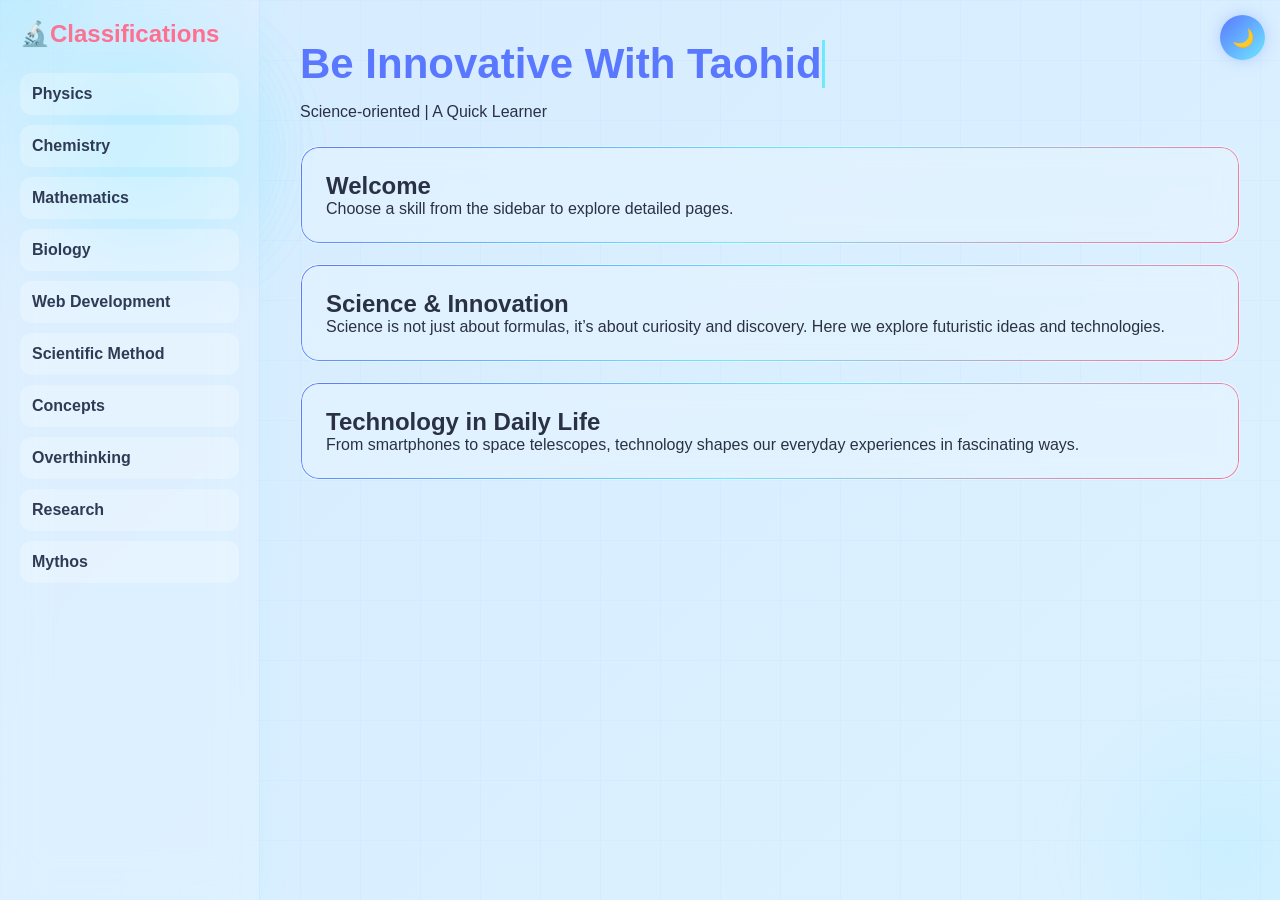
==== index.html @ 852467a6 "Enhance index.html with SEO improvements Updated the title and added a meta description for SEO." ====
<!DOCTYPE html>
<html lang="en">

<head>
  <meta charset="UTF-8" />
  <meta name="viewport" content="width=device-width, initial-scale=1.0" />
 <meta name="google-site-verification" content="R3gH9uzy3ZUAF2iHbgZEhpLs5UEg38Q5pX5KIIBC6wY" />
  
    <title>Taohid's Web -Scienc & Technology</title>

    <meta name="description" content="Technology, Science, AI, Innovation and Future Technology by Taohid">
 
  <link rel="stylesheet" href="style.css">
</head>

<body>

  <!-- LOADER -->
  <div id="loader">
    <h1>Loading...</h1>
  </div>

  <!-- CURSOR GLOW -->
  <div class="cursor-glow"></div>

  <!-- DARK MODE BUTTON -->
  <button class="dark-toggle">🌙</button>

  <!-- SCI-FI LIGHTS -->
  <div class="tech-light"></div>
  <div class="tech-light"></div>
  <div class="tech-light"></div>
  <div class="tech-light"></div>
  <div class="tech-light"></div>

  <!-- SIDEBAR -->
  <div class="sidebar">

    <div class="logo">🔬Classifications</div>

     
    <ul class="skills">

      <li>
        <a href="physics.html">Physics</a>
      </li>

      <li>

        <a href="chemistry.html">Chemistry</a>
      </li>

      <li>

        <a href="mathematics.html">Mathematics</a>
      </li>

      <li>

        <a href="biology.html">Biology</a>
      </li>

      <li>

        <a href="webdev.html">Web Development</a>
      </li>

      <li>

        <a href="scientific-method.html">Scientific Method</a>
      </li>

      <li>

        <a href="concepts.html">Concepts</a>
      </li>

      <li>

        <a href="overthinking.html">Overthinking</a>
      </li>

      <li>

        <a href="research.html">Research</a>
      </li>

      <li>

        <a href="mythos.html">Mythos</a>
      </li>

    </ul>

  </div>

  <!-- MAIN -->
  <div class="main">

    <h1 class="typing">Be Innovative With Taohid</h1>

    <p class="subtitle">
      Science-oriented | A Quick Learner
    </p>

    <div class="card">

      <h2>Welcome</h2>

      <p>
        Choose a skill from the sidebar to explore detailed pages.
      </p>

    </div>

    <div class="card">

      <h2>Science & Innovation</h2>

      <p>
        Science is not just about formulas, it’s about curiosity and discovery.
        Here we explore futuristic ideas and technologies.
      </p>

    </div>

    <div class="card">

      <h2>Technology in Daily Life</h2>

      <p>
        From smartphones to space telescopes, technology shapes our everyday
        experiences in fascinating ways.
      </p>

    </div>

  </div>

  <script src="script.js"></script>

</body>
</html>
---- style.css ----
/* ==========================================================
   NEUROTECH SCI-FI DASHBOARD
========================================================== */

/* =========================
   ROOT
========================= */

:root{

  --bg1:#d6ecff;
  --bg2:#e2f7ff;
  --bg3:#f0e6ff;

  --primary:#5a78ff;
  --accent:#6fe7ff;

  --text:#2b3145;

  --glass:rgba(255,255,255,0.15);
  --glass2:rgba(255,255,255,0.22);

  --stroke:rgba(120,200,255,0.18);

}

/* =========================
   RESET
========================= */

*{
  margin:0;
  padding:0;
  box-sizing:border-box;
}

/* =========================
   BODY
========================= */

body{

  font-family:"Segoe UI",sans-serif;

  min-height:100vh;

  display:grid;
  grid-template-columns:260px 1fr;

  background:linear-gradient(
    135deg,
    var(--bg1),
    var(--bg2),
    var(--bg3)
  );

  background-size:400% 400%;

  animation:aurora 15s ease infinite;

  color:var(--text);

  overflow-x:hidden;

}

/* =========================
   BACKGROUND ANIMATION
========================= */

@keyframes aurora{

  0%{
    background-position:0% 50%;
  }

  50%{
    background-position:100% 50%;
  }

  100%{
    background-position:0% 50%;
  }

}

/* =========================
   GRID EFFECT
========================= */

body::before{

  content:"";

  position:fixed;
  inset:0;

  background:
    linear-gradient(var(--stroke) 1px, transparent 1px),
    linear-gradient(90deg,var(--stroke) 1px, transparent 1px);

  background-size:60px 60px;

  opacity:0.3;

  pointer-events:none;

}

/* =========================
   CUSTOM SCROLLBAR
========================= */

::-webkit-scrollbar{
  width:10px;
}

::-webkit-scrollbar-track{
  background:#0a0f1f;
}

::-webkit-scrollbar-thumb{

  background:linear-gradient(
    #5a78ff,
    #6fe7ff
  );

  border-radius:20px;
}

/* =========================
   SIDEBAR
========================= */

.sidebar{

  height:100vh;

  position:sticky;
  top:0;

  padding:20px;

  background:var(--glass);

  backdrop-filter:blur(22px);

  border-right:1px solid var(--stroke);

  box-shadow:
    0 0 30px rgba(111,231,255,0.08);

  z-index:10;

}

.logo{

  font-size:24px;
  font-weight:bold;

  margin-bottom:25px;

  color:#ff6f91;

}

/* =========================
   SKILLS
========================= */

.skills{
  list-style:none;
}

.skills li{

  margin:10px 0;

  padding:12px;

  border-radius:12px;

  background:rgba(255,255,255,0.25);

  transition:0.3s;

}

.skills li:hover{

  transform:translateX(5px);

  background:rgba(255,255,255,0.4);

}

/* ACTIVE GLOW */

.skills li.active{

  background:linear-gradient(
    135deg,
    #5a78ff,
    #6fe7ff
  );

  box-shadow:
    0 0 20px rgba(111,231,255,0.4);

}

.skills li.active a{
  color:white;
}

.skills a{

  text-decoration:none;

  color:#2f3a55;

  font-weight:600;

}

/* =========================
   MAIN
========================= */

.main{
  padding:40px;
}

h1{

  font-size:42px;

  margin-bottom:15px;

  color:var(--primary);

}

.subtitle{
  margin-bottom:25px;
}

/* =========================
   TYPING EFFECT
========================= */

.typing{

  width:fit-content;

  overflow:hidden;

  white-space:nowrap;

  border-right:3px solid #6fe7ff;

  animation:
    typing 4s steps(30),
    blink .7s infinite;

}

@keyframes typing{

  from{
    width:0;
  }

  to{
    width:100%;
  }

}

@keyframes blink{

  50%{
    border-color:transparent;
  }

}

/* =========================
   CARDS
========================= */

.card{

  margin-top:20px;

  padding:25px;

  border-radius:18px;

  background:var(--glass2);

  backdrop-filter:blur(12px);

  border:1px solid rgba(255,255,255,0.2);

  position:relative;

  overflow:hidden;

  transition:0.35s;

}

/* GRADIENT BORDER */

.card::after{

  content:"";

  position:absolute;

  inset:0;

  padding:1px;

  border-radius:18px;

  background:linear-gradient(
    135deg,
    #5a78ff,
    #6fe7ff,
    #ff6f91
  );

  -webkit-mask:
    linear-gradient(#fff 0 0) content-box,
    linear-gradient(#fff 0 0);

  -webkit-mask-composite:xor;

  pointer-events:none;

}

.card:hover{

  transform:translateY(-6px);

  box-shadow:
    0 0 25px rgba(111,231,255,0.2);

}

/* =========================
   DARK MODE BUTTON
========================= */

.dark-toggle{

  position:fixed;

  top:15px;
  right:15px;

  width:45px;
  height:45px;

  border:none;

  border-radius:50%;

  cursor:pointer;

  font-size:18px;

  z-index:9999;

  background:linear-gradient(
    135deg,
    var(--primary),
    var(--accent)
  );

  color:white;

  box-shadow:
    0 0 15px rgba(90,120,255,0.3);

  transition:0.3s;

}

.dark-toggle:hover{

  transform:scale(1.1) rotate(10deg);

}

/* =========================
   DARK MODE
========================= */

.dark{

  background:#05070d !important;

  color:white;

}

.dark .sidebar{
  background:rgba(10,15,25,0.92);
}

.dark .card{
  background:rgba(20,25,40,0.88);
}

.dark .skills li{
  background:rgba(255,255,255,0.08);
}

.dark .skills a{
  color:white;
}

.dark h1{
  color:#7fdcff;
}

/* =========================
   TECH LIGHTS
========================= */

.tech-light{

  position:fixed;

  width:300px;
  height:300px;

  border-radius:50%;

  background:radial-gradient(
    circle,
    rgba(111,231,255,0.2),
    transparent 70%
  );

  filter:blur(40px);

  pointer-events:none;

  z-index:-1;

}

.tech-light:nth-child(4){

  top:-100px;
  left:-100px;

}

.tech-light:nth-child(5){

  bottom:-100px;
  right:-100px;

}

/* =========================
   CURSOR GLOW
========================= */

.cursor-glow{

  position:fixed;

  width:200px;
  height:200px;

  border-radius:50%;

  background:radial-gradient(
    circle,
    rgba(111,231,255,0.18),
    transparent 70%
  );

  transform:translate(-50%,-50%);

  pointer-events:none;

  z-index:999;

}

/* =========================
   LOADER
========================= */

#loader{

  position:fixed;
  inset:0;

  background:#05070d;

  display:flex;
  align-items:center;
  justify-content:center;

  z-index:10000;

  color:#6fe7ff;

  font-size:32px;

}

/* =========================
   RESPONSIVE
========================= */

@media(max-width:700px){

  body{
    grid-template-columns:1fr;
  }

  .sidebar{

    height:auto;

    position:relative;

  }

  .main{
    padding:20px;
  }

  h1{
    font-size:30px;
  }

}
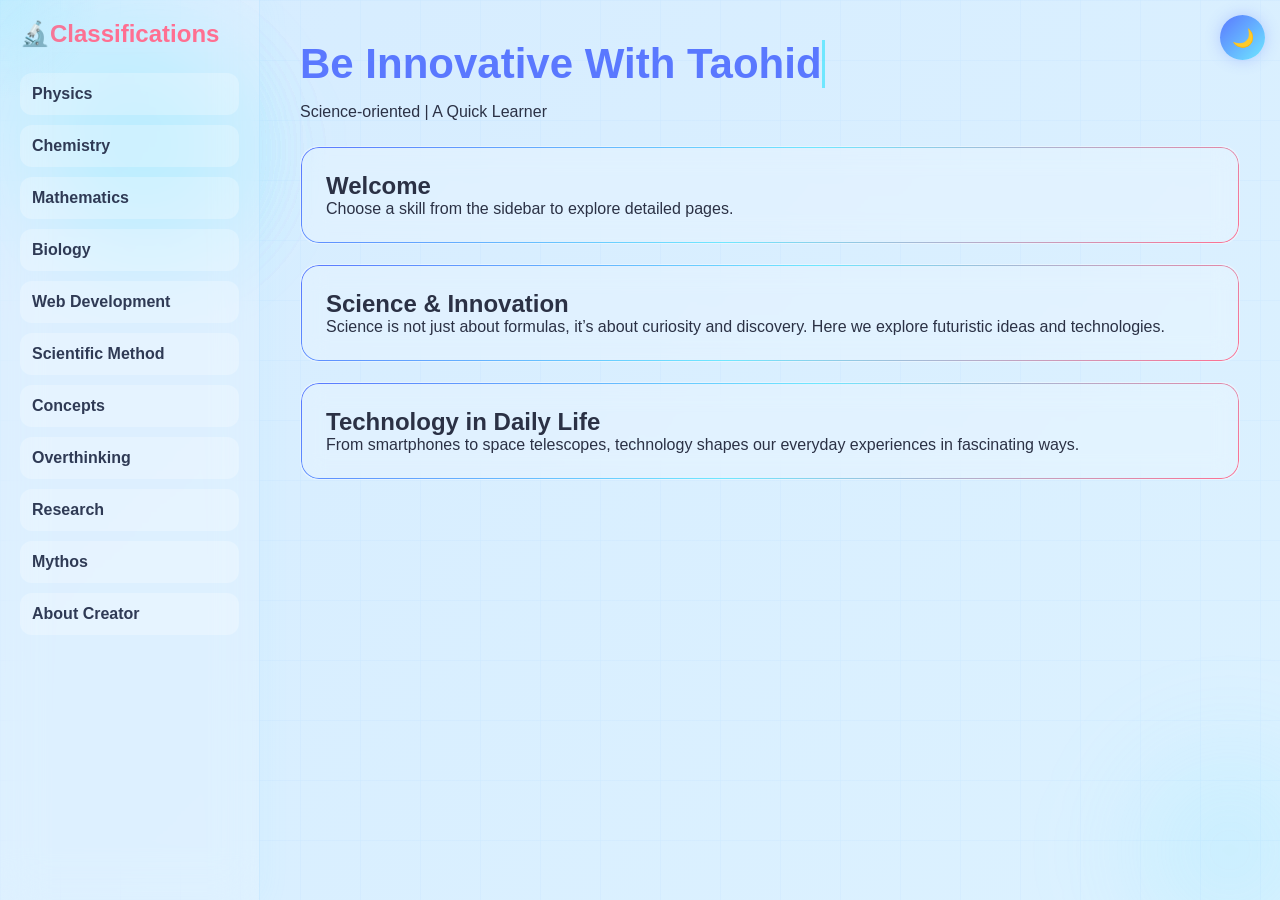
==== commit 3beb903d: "Add 'About Creator' link in sidebar Added 'About Creator' link to the sidebar." ====
--- a/index.html
+++ b/index.html
@@ -90,6 +90,11 @@
         <a href="mythos.html">Mythos</a>
       </li>
 
+      <li>
+
+        <a href="about.html">About Creator</a>
+      </li>
+
     </ul>
 
   </div>
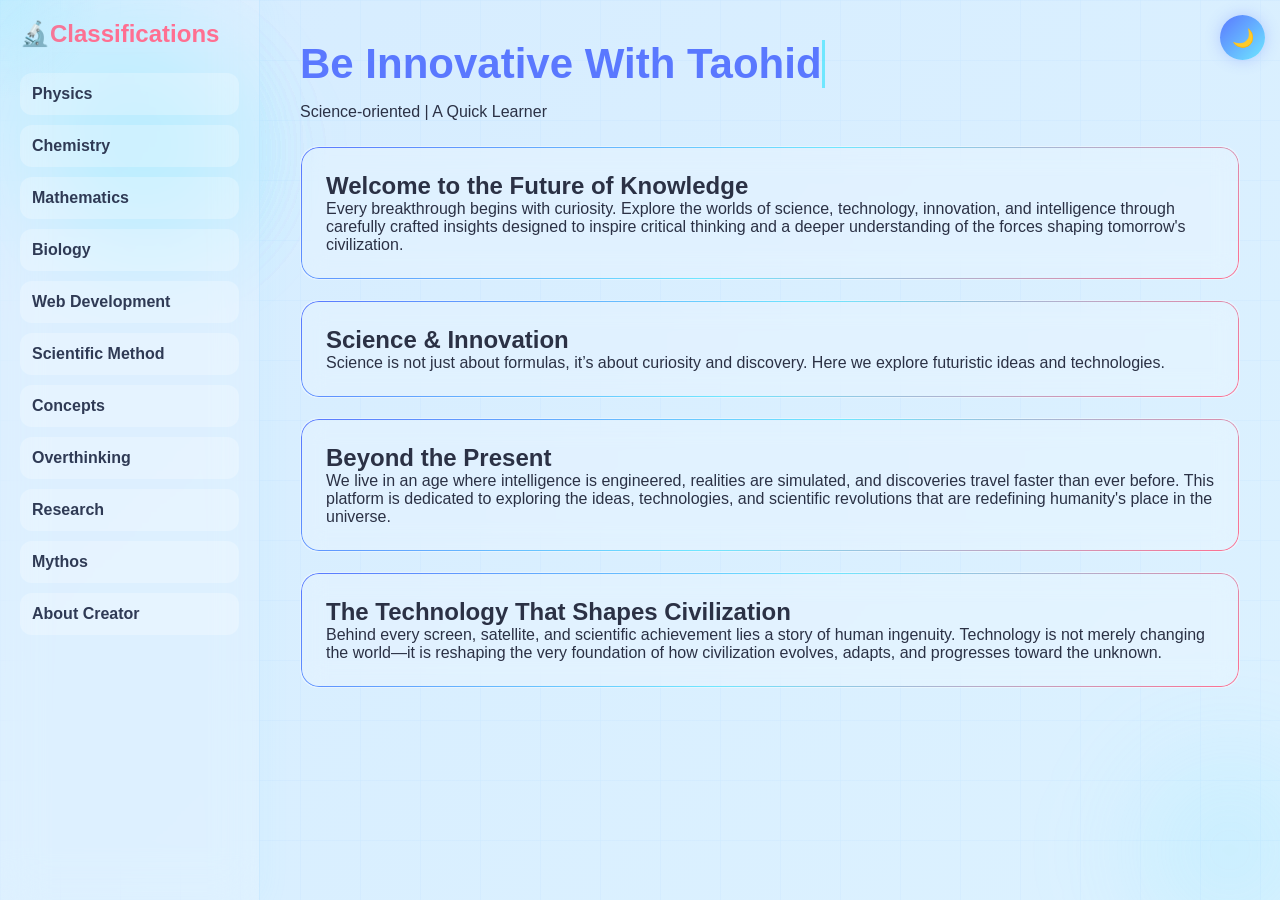
==== commit 87831e52: "Update index.html" ====
--- a/index.html
+++ b/index.html
@@ -1,15 +1,12 @@
- <!DOCTYPE html>
+  <!DOCTYPE html>
 <html lang="en">
 
 <head>
   <meta charset="UTF-8" />
   <meta name="viewport" content="width=device-width, initial-scale=1.0" />
- <meta name="google-site-verification" content="R3gH9uzy3ZUAF2iHbgZEhpLs5UEg38Q5pX5KIIBC6wY" />
-  
-    <title>Taohid's Web -Scienc & Technology</title>
+<meta name="google-site-verification" content="R3gH9uzy3ZUAF2iHbgZEhpLs5UEg38Q5pX5KIIBC6wY" />
+  <title>Taohid's Web</title>
 
-    <meta name="description" content="Technology, Science, AI, Innovation and Future Technology by Taohid">
- 
   <link rel="stylesheet" href="style.css">
 </head>
 
@@ -89,10 +86,10 @@
 
         <a href="mythos.html">Mythos</a>
       </li>
-
+    
       <li>
-
-        <a href="about.html">About Creator</a>
+       
+       <a href="about.html">About Creator</a>
       </li>
 
     </ul>
@@ -110,13 +107,16 @@
 
     <div class="card">
 
-      <h2>Welcome</h2>
+      <h2>Welcome to the Future of Knowledge</h2>
 
       <p>
-        Choose a skill from the sidebar to explore detailed pages.
-      </p>
+       Every breakthrough begins with curiosity. Explore the worlds of science,
+       technology, innovation, and intelligence through carefully crafted insights
+       designed to inspire critical thinking and a deeper understanding of the
+       forces shaping tomorrow's civilization.
+     </p>
 
-    </div>
+   </div>
 
     <div class="card">
 
@@ -129,15 +129,29 @@
 
     </div>
 
+   <div class="card">
+
+       <h2>Beyond the Present</h2>
+
+      <p>
+        We live in an age where intelligence is engineered, realities are simulated,
+        and discoveries travel faster than ever before. This platform is dedicated
+        to exploring the ideas, technologies, and scientific revolutions that are
+        redefining humanity's place in the universe.
+      </p>
+
+    </div>
+
     <div class="card">
 
-      <h2>Technology in Daily Life</h2>
+      <h2> <h2>The Technology That Shapes Civilization</h2>
 
-      <p>
-        From smartphones to space telescopes, technology shapes our everyday
-        experiences in fascinating ways.
-      </p>
-
+<p>
+  Behind every screen, satellite, and scientific achievement lies a story of
+  human ingenuity. Technology is not merely changing the world—it is reshaping
+  the very foundation of how civilization evolves, adapts, and progresses
+  toward the unknown.
+</p>
     </div>
 
   </div>
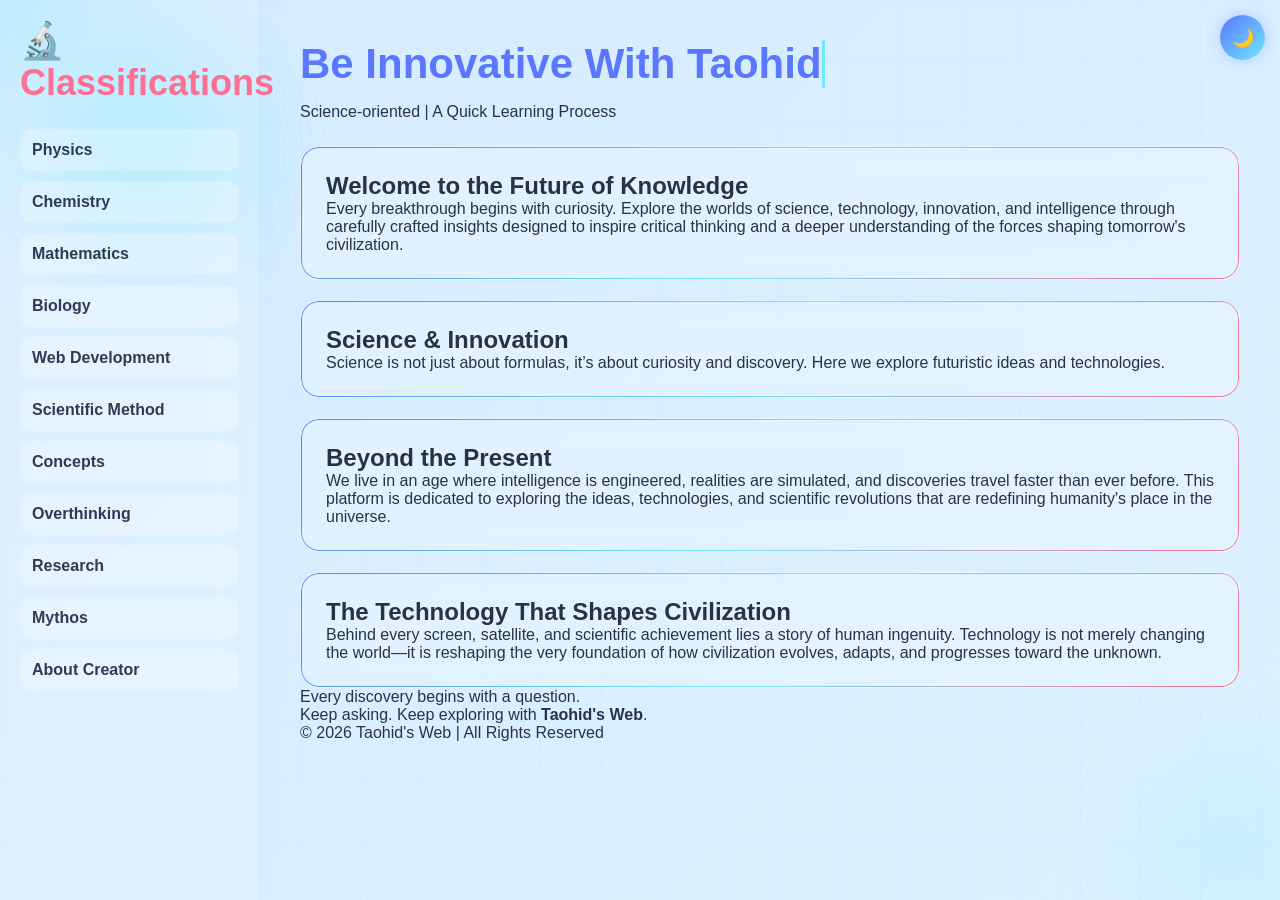
==== commit 5f245c9c: "Update index.html" ====
--- a/index.html
+++ b/index.html
@@ -33,7 +33,7 @@
   <!-- SIDEBAR -->
   <div class="sidebar">
 
-    <div class="logo">🔬Classifications</div>
+    <div class="logo"><b><h2>🔬Classifications</h2></b></div>
 
      
     <ul class="skills">
@@ -102,7 +102,7 @@
     <h1 class="typing">Be Innovative With Taohid</h1>
 
     <p class="subtitle">
-      Science-oriented | A Quick Learner
+      Science-oriented | A Quick Learning Process
     </p>
 
     <div class="card">
@@ -144,7 +144,7 @@
 
     <div class="card">
 
-      <h2> <h2>The Technology That Shapes Civilization</h2>
+      <h2>The Technology That Shapes Civilization</h2>
 
 <p>
   Behind every screen, satellite, and scientific achievement lies a story of
@@ -152,11 +152,24 @@
   the very foundation of how civilization evolves, adapts, and progresses
   toward the unknown.
 </p>
+
     </div>
+ <section class="ending-message">
+    <p>
+        Every discovery begins with a question.
+        <br>
+        Keep asking. Keep exploring with
+        <strong>Taohid's Web</strong>.
+    </p>
+</section>
 
-  </div>
-
+<footer class="footer">
+    © 2026 Taohid's Web | All Rights Reserved
+</footer>
+  </div> 
+ 
   <script src="script.js"></script>
 
 </body>
+
 </html>
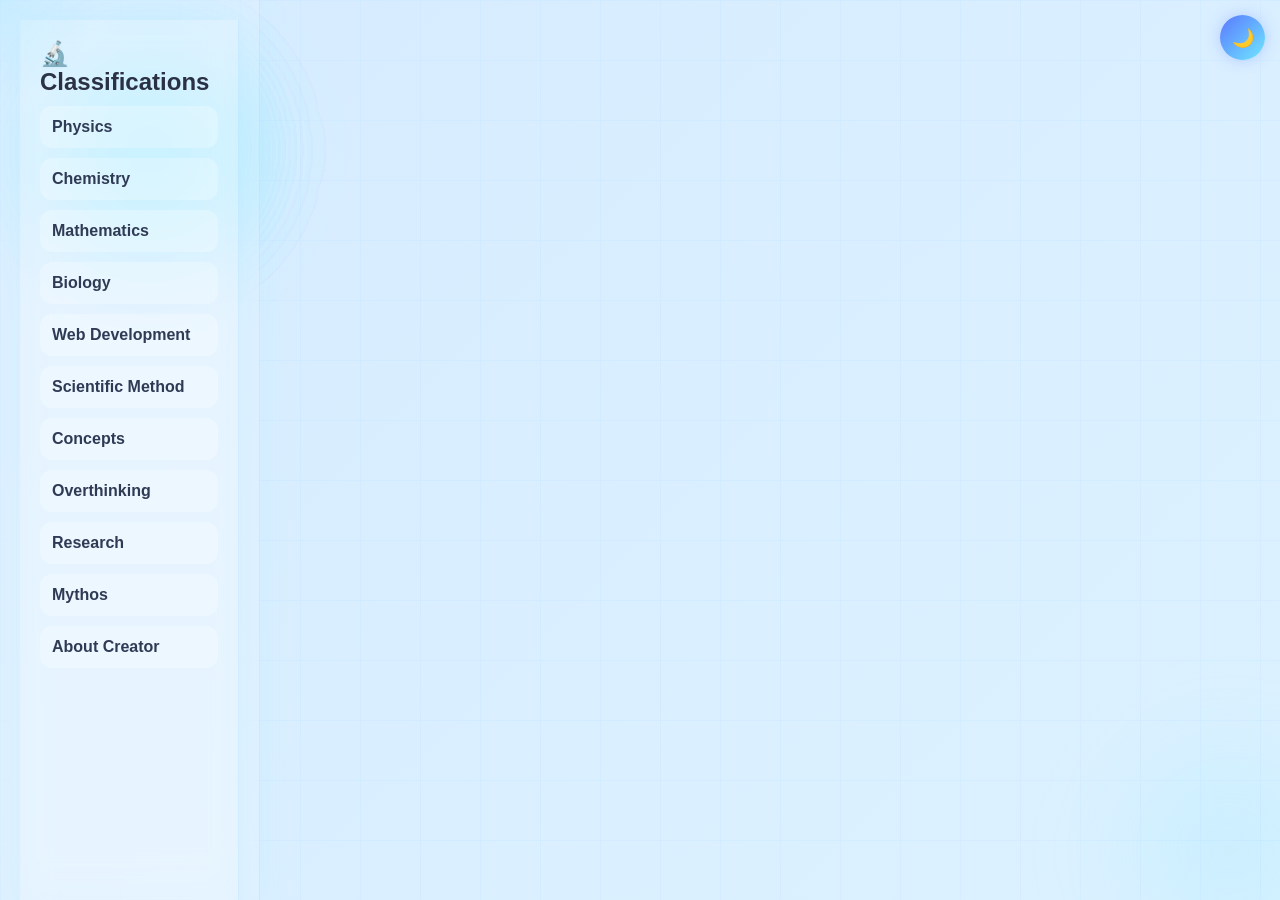
==== commit 4e546993: "Update index.html" ====
--- a/index.html
+++ b/index.html
@@ -23,6 +23,8 @@
   <!-- DARK MODE BUTTON -->
   <button class="dark-toggle">🌙</button>
 
+<button class="menu-toggle" id="menuToggle">☰</button>
+
   <!-- SCI-FI LIGHTS -->
   <div class="tech-light"></div>
   <div class="tech-light"></div>
@@ -32,9 +34,13 @@
 
   <!-- SIDEBAR -->
   <div class="sidebar">
-
+    
+<div class="sidebar" id="sidebar">
+  
     <div class="logo"><b><h2>🔬Classifications</h2></b></div>
-
+  
+<button class="menu-close" id="menuClose">✕</button>
+  
      
     <ul class="skills">
 
--- a/style.css
+++ b/style.css
@@ -1,4 +1,4 @@
- /* ==========================================================
+  /* ==========================================================
    NEUROTECH SCI-FI DASHBOARD
 ========================================================== */
 
@@ -83,6 +83,7 @@
   }
 
 }
+ 
 
 /* =========================
    GRID EFFECT
@@ -129,7 +130,7 @@
   border-radius:20px;
 }
 
-/* =========================
+ /* =========================
    SIDEBAR
 ========================= */
 
@@ -153,17 +154,25 @@
 
   z-index:10;
 
-}
-
-.logo{
-
-  font-size:24px;
-  font-weight:bold;
-
-  margin-bottom:25px;
-
-  color:#ff6f91;
-
+  /* FIX */
+  overflow-y:auto;
+  overflow-x:hidden;
+
+}
+
+/* Optional: Modern Scrollbar */
+
+.sidebar::-webkit-scrollbar{
+  width:6px;
+}
+
+.sidebar::-webkit-scrollbar-thumb{
+  background:#6fe7ff;
+  border-radius:10px;
+}
+
+.sidebar::-webkit-scrollbar-track{
+  background:transparent;
 }
 
 /* =========================
@@ -547,4 +556,535 @@
     font-size:30px;
   }
 
-}+}
+
+/* =========================
+   MOBILE RESPONSIVE DESIGN
+========================= */
+
+@media screen and (max-width: 992px){
+
+  body{
+    grid-template-columns:220px 1fr;
+  }
+
+  .main{
+    padding:30px;
+  }
+
+  h1{
+    font-size:36px;
+  }
+
+}
+
+@media screen and (max-width: 768px){
+
+  body{
+    display:block;
+  }
+
+  .sidebar{
+
+    position:relative;
+
+    width:100%;
+
+    height:auto;
+
+    border-right:none;
+
+    border-bottom:1px solid var(--stroke);
+
+    padding:15px;
+
+    overflow:visible;
+
+  }
+
+  .main{
+
+    width:100%;
+
+    padding:20px;
+
+  }
+
+  h1{
+    font-size:30px;
+  }
+
+  .typing{
+
+    white-space:normal;
+
+    border-right:none;
+
+    width:100%;
+
+    animation:none;
+
+  }
+
+  .card{
+
+    padding:18px;
+
+    border-radius:15px;
+
+  }
+
+  .skills li{
+
+    padding:10px;
+
+    font-size:15px;
+
+  }
+
+  .dark-toggle{
+
+    width:42px;
+    height:42px;
+
+    font-size:16px;
+
+    top:12px;
+    right:12px;
+
+  }
+
+}
+
+@media screen and (max-width: 480px){
+
+  .main{
+    padding:15px;
+  }
+
+  h1{
+    font-size:24px;
+    line-height:1.3;
+  }
+
+  .subtitle{
+    font-size:14px;
+  }
+
+  .card{
+
+    padding:15px;
+
+    margin-top:15px;
+
+  }
+
+  .skills li{
+
+    padding:10px;
+
+    margin:8px 0;
+
+  }
+
+  .dark-toggle{
+
+    width:40px;
+    height:40px;
+
+    font-size:15px;
+
+  }
+
+  .cursor-glow{
+    display:none;
+  }
+
+  .tech-light{
+
+    width:180px;
+    height:180px;
+
+  }
+
+}
+
+@media screen and (max-width: 360px){
+
+  h1{
+    font-size:21px;
+  }
+
+  .main{
+    padding:12px;
+  }
+
+  .card{
+    padding:12px;
+  }
+
+}
+
+    /* =========================
+   ENDING MESSAGE
+========================= */
+
+.ending-message{
+    max-width:680px;
+    margin:120px auto 90px;
+    padding:0 24px;
+    text-align:center;
+}
+
+.ending-message::before{
+    content:"";
+
+    display:block;
+
+    width:36px;
+    height:1px;
+
+    margin:0 auto 36px;
+
+    background:linear-gradient(
+        90deg,
+        transparent,
+        rgba(90,120,255,.45),
+        transparent
+    );
+}
+
+.ending-message p{
+    margin:0;
+
+    font-size:clamp(1.05rem,1.4vw,1.2rem);
+    line-height:2.15;
+
+    font-weight:400;
+    letter-spacing:-0.01em;
+
+    color:var(--text);
+
+    opacity:.78;
+
+    text-wrap:balance;
+
+    transition:
+        opacity .35s ease,
+        transform .35s ease;
+}
+
+.ending-message:hover p{
+    opacity:.92;
+}
+
+.ending-message strong{
+    font-weight:600;
+
+    color:var(--primary);
+
+    transition:all .35s ease;
+}
+
+.ending-message:hover strong{
+    opacity:.85;
+}
+
+/* =========================
+   DARK MODE FIX
+========================= */
+
+.dark .ending-message p{
+    color:rgba(255,255,255,.82);
+}
+
+.dark .ending-message strong{
+    color:#7fdcff;
+}
+
+.dark .ending-message::before{
+    background:linear-gradient(
+        90deg,
+        transparent,
+        rgba(127,220,255,.6),
+        transparent
+    );
+}
+
+/* =========================
+   MOBILE
+========================= */
+
+@media (max-width:768px){
+
+    .ending-message{
+        margin:90px auto 70px;
+        padding:0 20px;
+    }
+
+    .ending-message p{
+        font-size:1rem;
+        line-height:1.95;
+    }
+
+}
+
+
+/* ==========================================================
+   MOBILE MENU SYSTEM
+========================================================== */
+
+/* MENU BUTTON */
+
+.menu-toggle {
+  display: none;
+
+  position: fixed;
+  top: 15px;
+  left: 15px;
+
+  width: 45px;
+  height: 45px;
+
+  border: 1px solid var(--stroke);
+  border-radius: 12px;
+
+  background: linear-gradient(
+    135deg,
+    var(--primary),
+    var(--accent)
+  );
+
+  color: white;
+
+  font-size: 23px;
+  cursor: pointer;
+
+  z-index: 10001;
+
+  box-shadow:
+    0 0 15px rgba(90,120,255,0.3);
+
+  transition:
+    transform .3s ease,
+    box-shadow .3s ease;
+}
+
+.menu-toggle:hover {
+  transform: scale(1.08);
+  box-shadow:
+    0 0 25px rgba(111,231,255,0.45);
+}
+
+
+/* CLOSE BUTTON */
+
+.menu-close {
+  display: none;
+
+  position: absolute;
+
+  top: 15px;
+  right: 15px;
+
+  width: 40px;
+  height: 40px;
+
+  border: none;
+  border-radius: 10px;
+
+  background: rgba(255,255,255,.1);
+
+  color: white;
+
+  font-size: 20px;
+
+  cursor: pointer;
+
+  transition: .3s ease;
+}
+
+.menu-close:hover {
+  transform: rotate(90deg);
+}
+
+
+/* DARK MODE */
+
+.dark .menu-toggle {
+  background: linear-gradient(
+    135deg,
+    #5a78ff,
+    #6fe7ff
+  );
+}
+
+
+/* ==========================================================
+   MOBILE
+========================================================== */
+
+@media screen and (max-width: 768px) {
+
+  /* SHOW MENU BUTTON */
+
+  .menu-toggle {
+    display: block;
+  }
+
+
+  /* SIDEBAR */
+
+  .sidebar {
+    position: fixed !important;
+
+    top: 0;
+    left: 0;
+
+    width: 280px !important;
+    height: 100vh !important;
+
+    padding: 20px !important;
+
+    z-index: 10000;
+
+    transform: translateX(-110%);
+
+    transition:
+      transform .4s cubic-bezier(.4,0,.2,1);
+
+    overflow-y: auto !important;
+    overflow-x: hidden;
+
+    border-right: 1px solid var(--stroke);
+    border-bottom: none !important;
+
+    box-shadow:
+      10px 0 40px rgba(0,0,0,.15);
+  }
+
+
+  /* OPEN SIDEBAR */
+
+  .sidebar.active {
+    transform: translateX(0);
+  }
+
+
+  /* CLOSE BUTTON */
+
+  .menu-close {
+    display: block;
+  }
+
+
+  /* MAIN */
+
+  .main {
+    width: 100%;
+    padding: 75px 20px 20px !important;
+  }
+
+
+  /* KEEP YOUR MOBILE HEADING */
+
+  h1 {
+    font-size: 30px;
+  }
+
+
+  /* TYPING */
+
+  .typing {
+    white-space: normal;
+    border-right: none;
+    width: 100%;
+    animation: none;
+  }
+
+
+  /* CARDS */
+
+  .card {
+    padding: 18px;
+    border-radius: 15px;
+  }
+
+
+  /* SKILLS */
+
+  .skills li {
+    padding: 10px;
+    font-size: 15px;
+  }
+
+
+  /* DARK MODE BUTTON */
+
+  .dark-toggle {
+    top: 15px;
+    right: 15px;
+
+    width: 42px;
+    height: 42px;
+  }
+
+}
+
+
+/* ==========================================================
+   SMALL MOBILE
+========================================================== */
+
+@media screen and (max-width: 480px) {
+
+  .menu-toggle {
+    width: 40px;
+    height: 40px;
+
+    top: 12px;
+    left: 12px;
+
+    font-size: 20px;
+  }
+
+
+  .sidebar {
+    width: 270px !important;
+  }
+
+
+  .main {
+    padding: 65px 15px 15px !important;
+  }
+
+
+  h1 {
+    font-size: 24px;
+    line-height: 1.3;
+  }
+
+
+  .subtitle {
+    font-size: 14px;
+  }
+
+
+  .card {
+    padding: 15px;
+    margin-top: 15px;
+  }
+
+
+  .menu-close {
+    width: 38px;
+    height: 38px;
+  }
+
+}
+.footer{
+    text-align:center;
+    padding:40px 20px;
+    font-size:.9rem;
+    opacity:.55;
+}
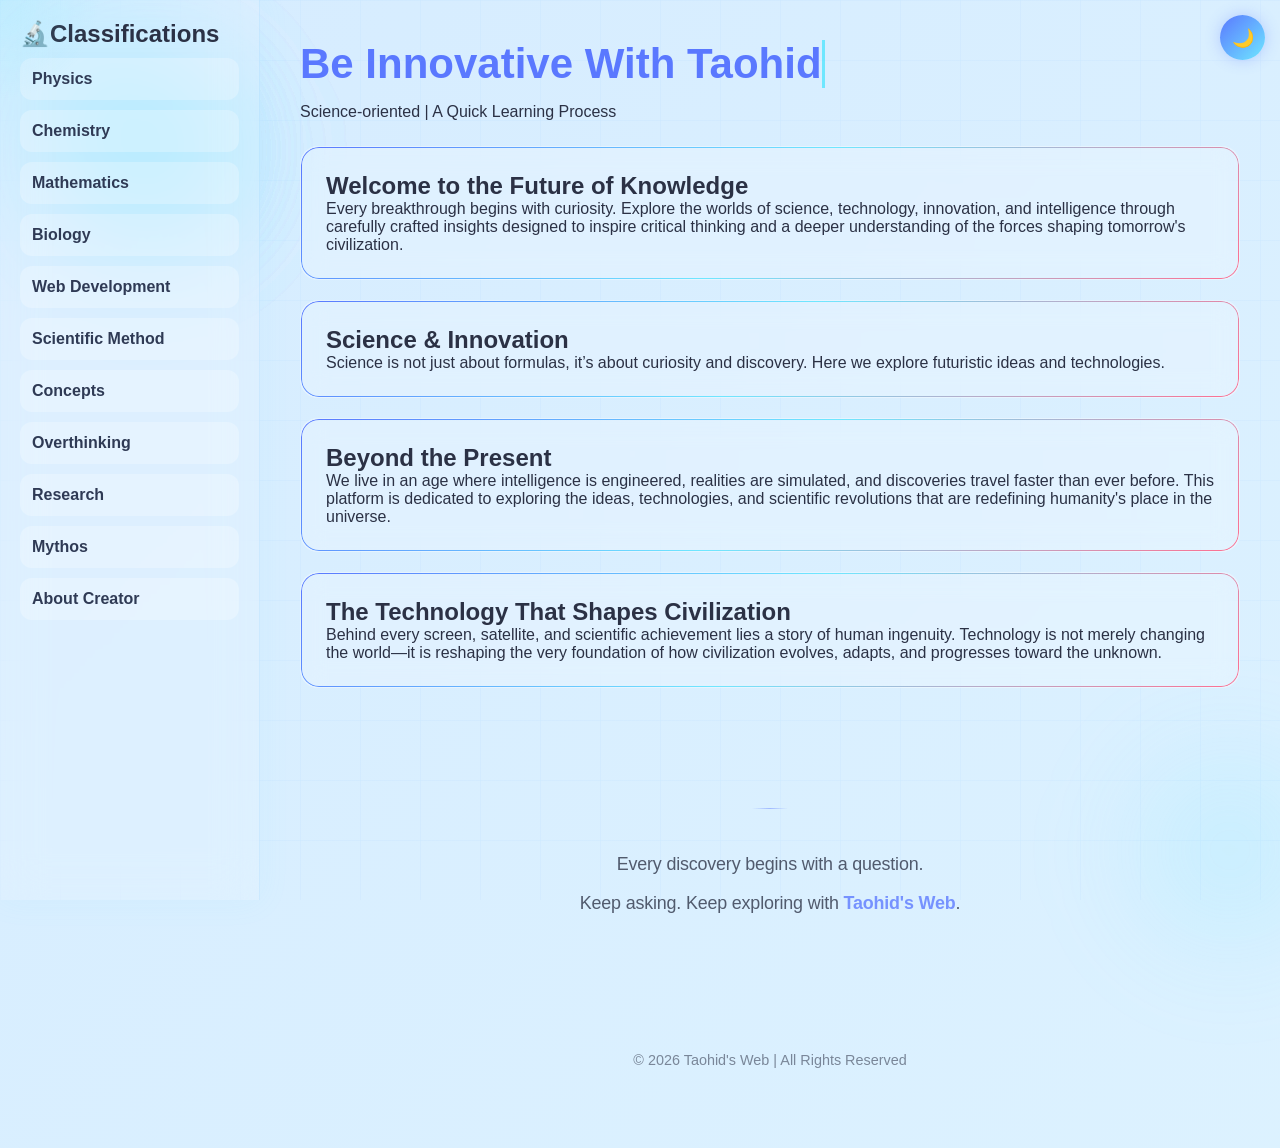
==== commit eea56860: "Update index.html" ====
--- a/index.html
+++ b/index.html
@@ -23,8 +23,6 @@
   <!-- DARK MODE BUTTON -->
   <button class="dark-toggle">🌙</button>
 
-<button class="menu-toggle" id="menuToggle">☰</button>
-
   <!-- SCI-FI LIGHTS -->
   <div class="tech-light"></div>
   <div class="tech-light"></div>
@@ -34,14 +32,9 @@
 
   <!-- SIDEBAR -->
   <div class="sidebar">
-    
-<div class="sidebar" id="sidebar">
   
     <div class="logo"><b><h2>🔬Classifications</h2></b></div>
   
-<button class="menu-close" id="menuClose">✕</button>
-  
-     
     <ul class="skills">
 
       <li>
--- a/style.css
+++ b/style.css
@@ -829,259 +829,6 @@
 
 }
 
-
-/* ==========================================================
-   MOBILE MENU SYSTEM
-========================================================== */
-
-/* MENU BUTTON */
-
-.menu-toggle {
-  display: none;
-
-  position: fixed;
-  top: 15px;
-  left: 15px;
-
-  width: 45px;
-  height: 45px;
-
-  border: 1px solid var(--stroke);
-  border-radius: 12px;
-
-  background: linear-gradient(
-    135deg,
-    var(--primary),
-    var(--accent)
-  );
-
-  color: white;
-
-  font-size: 23px;
-  cursor: pointer;
-
-  z-index: 10001;
-
-  box-shadow:
-    0 0 15px rgba(90,120,255,0.3);
-
-  transition:
-    transform .3s ease,
-    box-shadow .3s ease;
-}
-
-.menu-toggle:hover {
-  transform: scale(1.08);
-  box-shadow:
-    0 0 25px rgba(111,231,255,0.45);
-}
-
-
-/* CLOSE BUTTON */
-
-.menu-close {
-  display: none;
-
-  position: absolute;
-
-  top: 15px;
-  right: 15px;
-
-  width: 40px;
-  height: 40px;
-
-  border: none;
-  border-radius: 10px;
-
-  background: rgba(255,255,255,.1);
-
-  color: white;
-
-  font-size: 20px;
-
-  cursor: pointer;
-
-  transition: .3s ease;
-}
-
-.menu-close:hover {
-  transform: rotate(90deg);
-}
-
-
-/* DARK MODE */
-
-.dark .menu-toggle {
-  background: linear-gradient(
-    135deg,
-    #5a78ff,
-    #6fe7ff
-  );
-}
-
-
-/* ==========================================================
-   MOBILE
-========================================================== */
-
-@media screen and (max-width: 768px) {
-
-  /* SHOW MENU BUTTON */
-
-  .menu-toggle {
-    display: block;
-  }
-
-
-  /* SIDEBAR */
-
-  .sidebar {
-    position: fixed !important;
-
-    top: 0;
-    left: 0;
-
-    width: 280px !important;
-    height: 100vh !important;
-
-    padding: 20px !important;
-
-    z-index: 10000;
-
-    transform: translateX(-110%);
-
-    transition:
-      transform .4s cubic-bezier(.4,0,.2,1);
-
-    overflow-y: auto !important;
-    overflow-x: hidden;
-
-    border-right: 1px solid var(--stroke);
-    border-bottom: none !important;
-
-    box-shadow:
-      10px 0 40px rgba(0,0,0,.15);
-  }
-
-
-  /* OPEN SIDEBAR */
-
-  .sidebar.active {
-    transform: translateX(0);
-  }
-
-
-  /* CLOSE BUTTON */
-
-  .menu-close {
-    display: block;
-  }
-
-
-  /* MAIN */
-
-  .main {
-    width: 100%;
-    padding: 75px 20px 20px !important;
-  }
-
-
-  /* KEEP YOUR MOBILE HEADING */
-
-  h1 {
-    font-size: 30px;
-  }
-
-
-  /* TYPING */
-
-  .typing {
-    white-space: normal;
-    border-right: none;
-    width: 100%;
-    animation: none;
-  }
-
-
-  /* CARDS */
-
-  .card {
-    padding: 18px;
-    border-radius: 15px;
-  }
-
-
-  /* SKILLS */
-
-  .skills li {
-    padding: 10px;
-    font-size: 15px;
-  }
-
-
-  /* DARK MODE BUTTON */
-
-  .dark-toggle {
-    top: 15px;
-    right: 15px;
-
-    width: 42px;
-    height: 42px;
-  }
-
-}
-
-
-/* ==========================================================
-   SMALL MOBILE
-========================================================== */
-
-@media screen and (max-width: 480px) {
-
-  .menu-toggle {
-    width: 40px;
-    height: 40px;
-
-    top: 12px;
-    left: 12px;
-
-    font-size: 20px;
-  }
-
-
-  .sidebar {
-    width: 270px !important;
-  }
-
-
-  .main {
-    padding: 65px 15px 15px !important;
-  }
-
-
-  h1 {
-    font-size: 24px;
-    line-height: 1.3;
-  }
-
-
-  .subtitle {
-    font-size: 14px;
-  }
-
-
-  .card {
-    padding: 15px;
-    margin-top: 15px;
-  }
-
-
-  .menu-close {
-    width: 38px;
-    height: 38px;
-  }
-
-}
 .footer{
     text-align:center;
     padding:40px 20px;
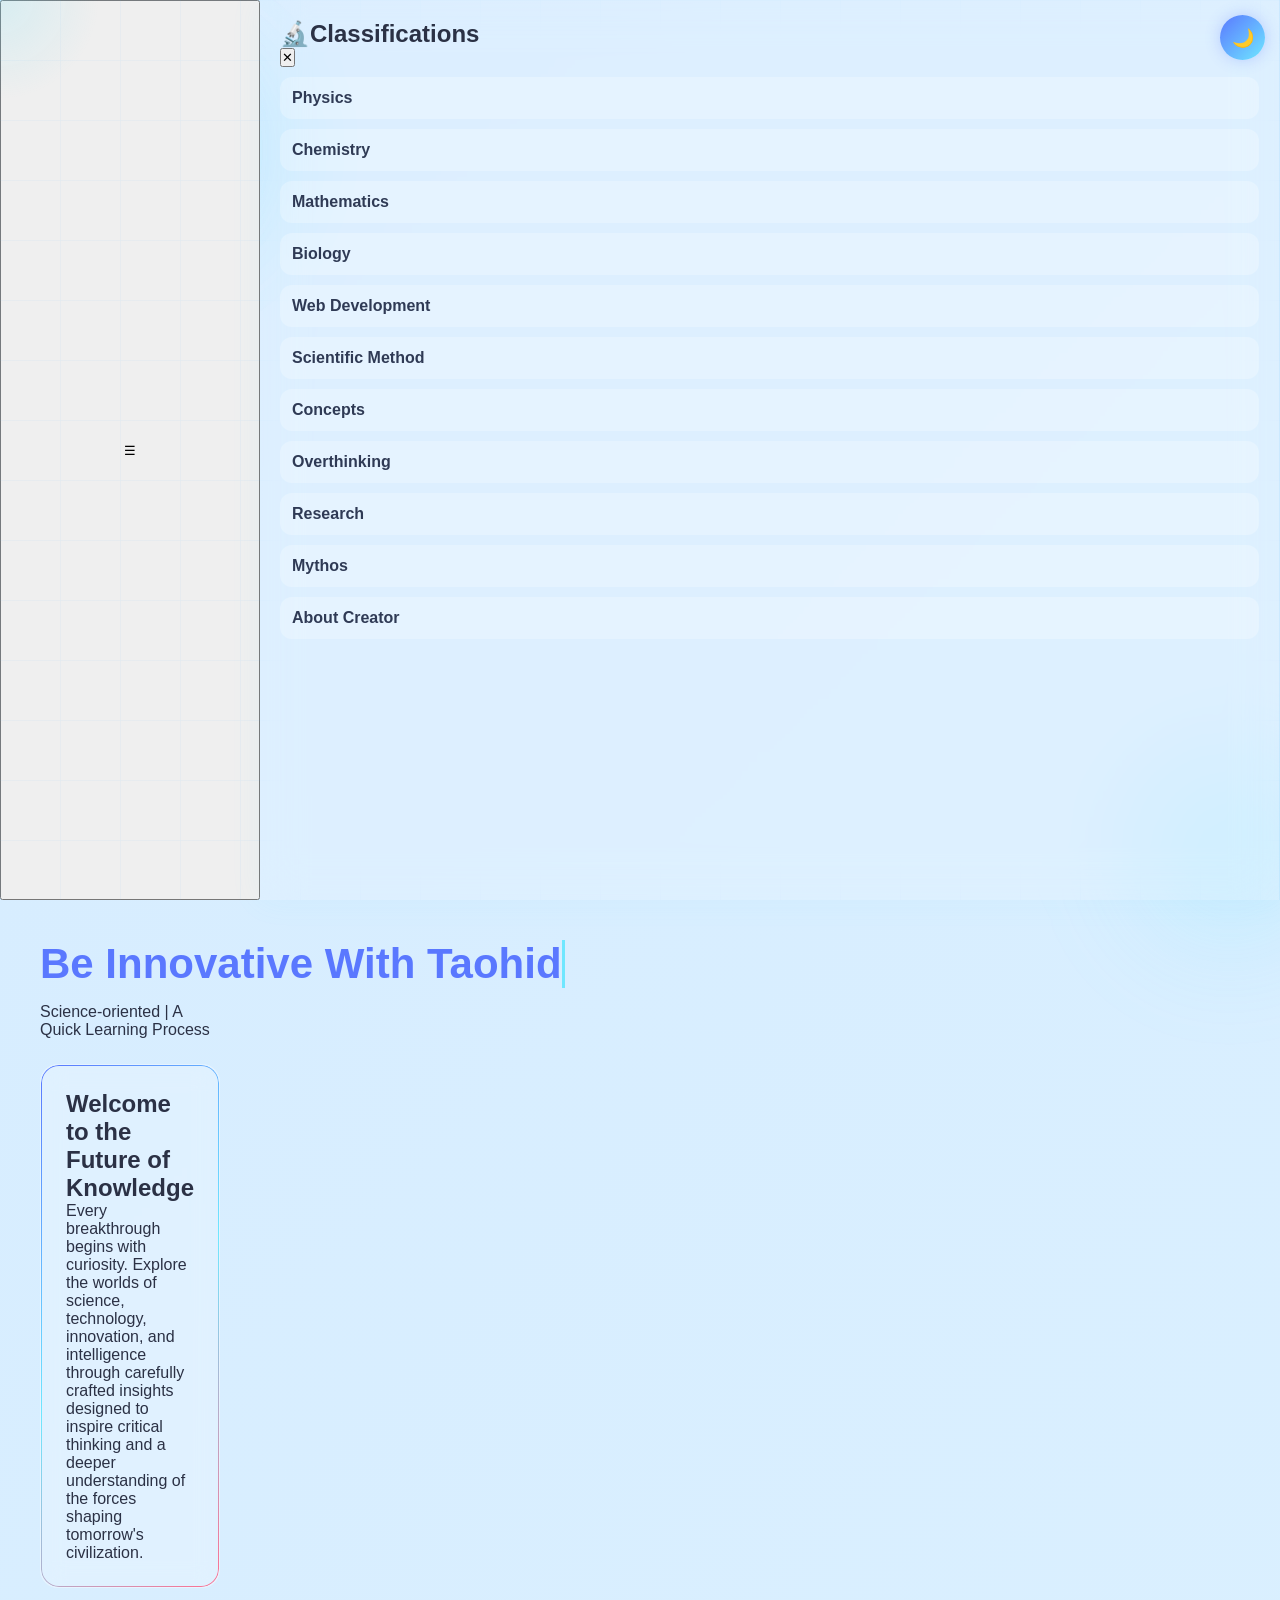
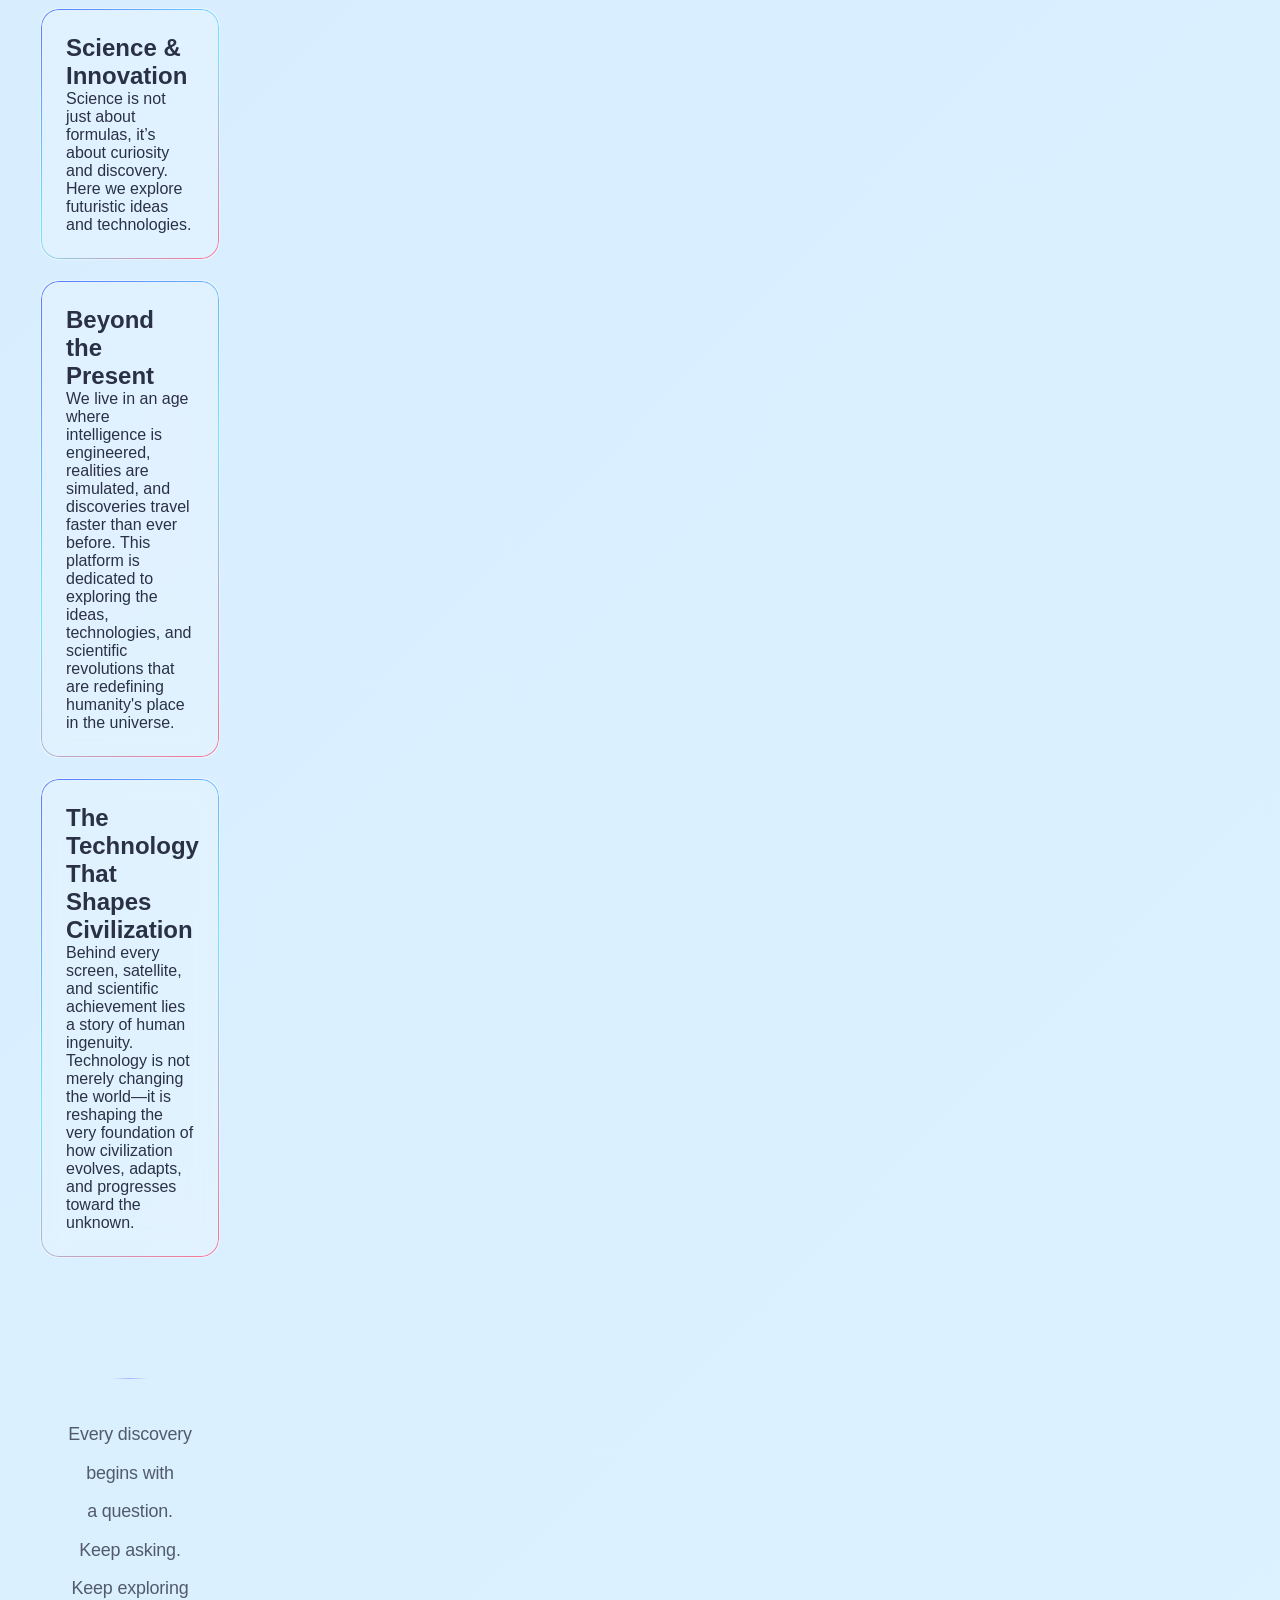
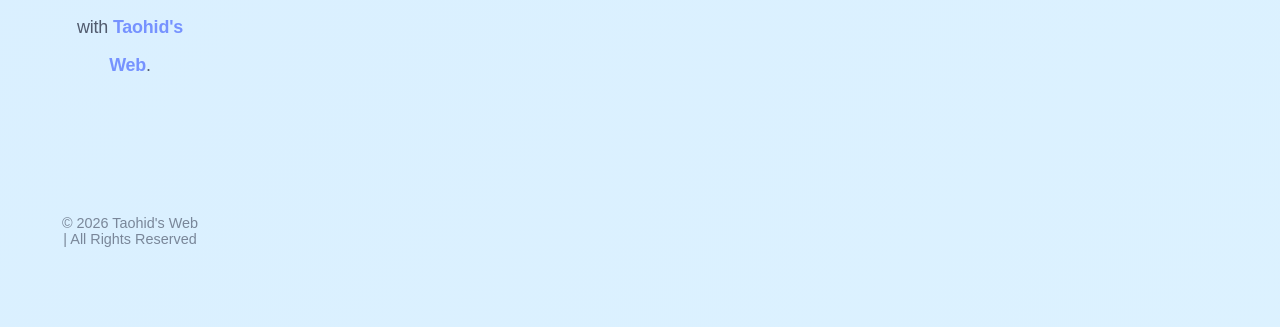
==== commit d1a18ee6: "Update index.html" ====
--- a/index.html
+++ b/index.html
@@ -23,6 +23,8 @@
   <!-- DARK MODE BUTTON -->
   <button class="dark-toggle">🌙</button>
 
+  <button class="menu-toggle" id="menuToggle">☰</button>
+
   <!-- SCI-FI LIGHTS -->
   <div class="tech-light"></div>
   <div class="tech-light"></div>
@@ -31,10 +33,12 @@
   <div class="tech-light"></div>
 
   <!-- SIDEBAR -->
-  <div class="sidebar">
+  <div class="sidebar" id="sidebar">
   
     <div class="logo"><b><h2>🔬Classifications</h2></b></div>
-  
+    
+  <button class="menu-close" id="menuClose">✕</button>
+    
     <ul class="skills">
 
       <li>
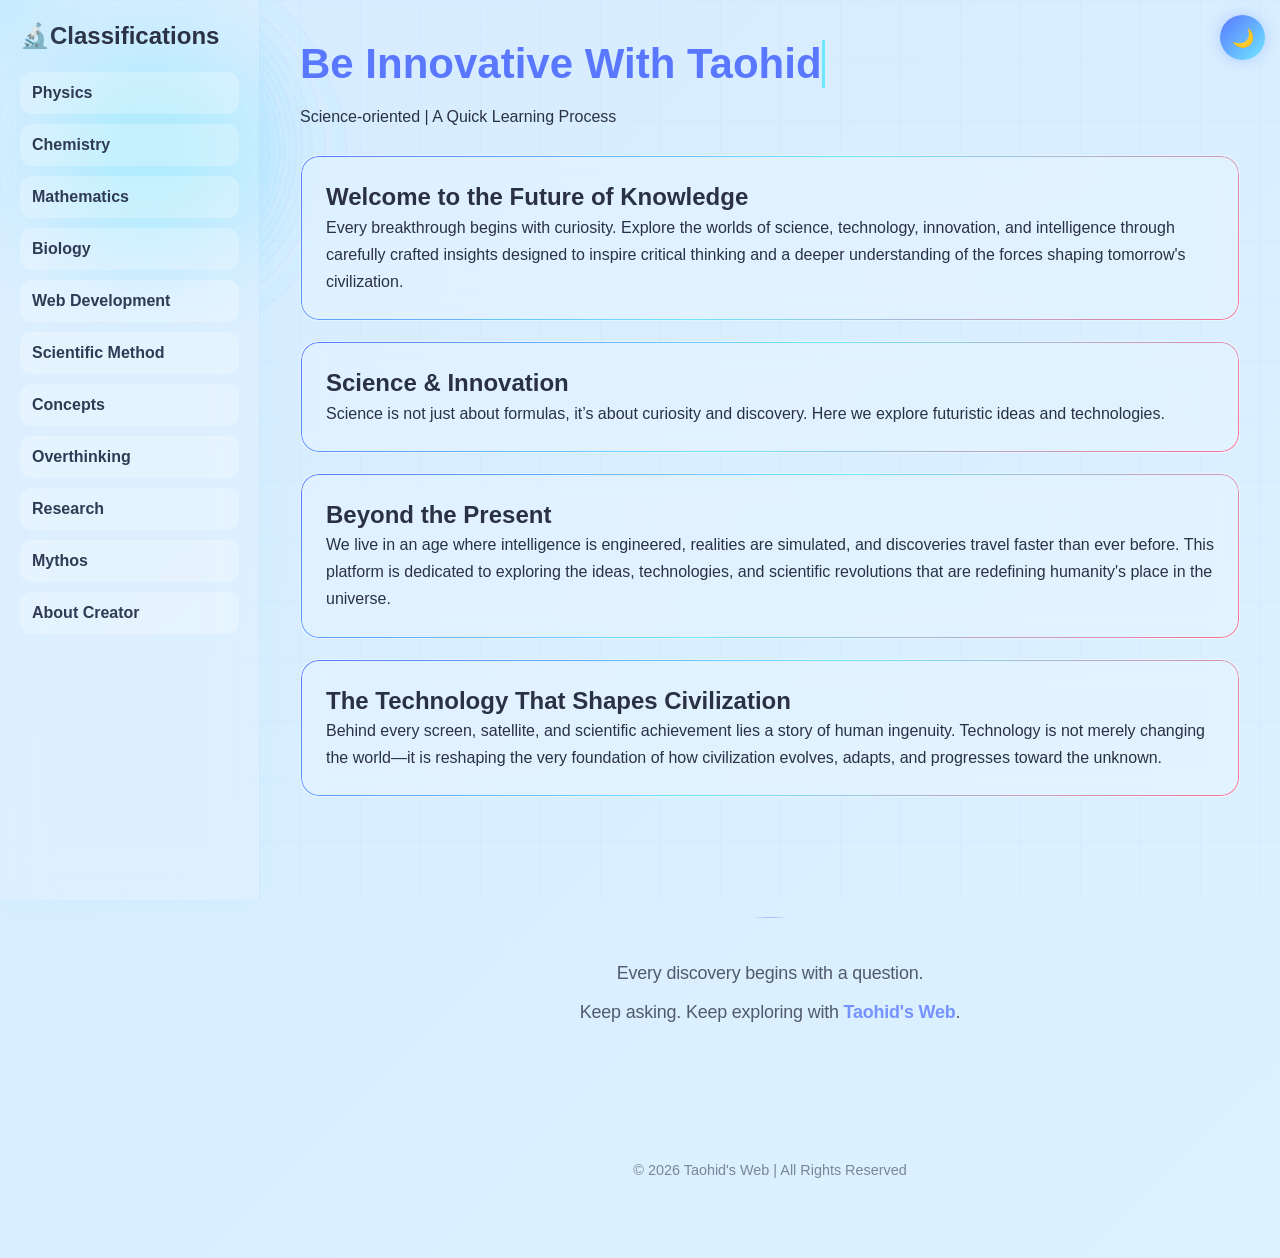
==== commit 72d8b8e6: "Update index.html" ====
--- a/index.html
+++ b/index.html
@@ -52,7 +52,7 @@
 
       <li>
 
-        <a href="mathematics.html">Mathematics</a>
+        <a href="mathmatics.html">Mathematics</a>
       </li>
 
       <li>
--- a/style.css
+++ b/style.css
@@ -1,767 +1,1226 @@
-  /* ==========================================================
-   NEUROTECH SCI-FI DASHBOARD
-========================================================== */
-
-/* =========================
+ /* ==========================================================
+   TAOHID'S WEB
+   NEUROTECH SCI-FI SYSTEM
+   CLEAN RESPONSIVE VERSION
+========================================================== */
+
+
+/* ==========================================================
    ROOT
-========================= */
+========================================================== */
 
 :root{
 
-  --bg1:#d6ecff;
-  --bg2:#e2f7ff;
-  --bg3:#f0e6ff;
-
-  --primary:#5a78ff;
-  --accent:#6fe7ff;
-
-  --text:#2b3145;
-
-  --glass:rgba(255,255,255,0.15);
-  --glass2:rgba(255,255,255,0.22);
-
-  --stroke:rgba(120,200,255,0.18);
-
-}
-
-/* =========================
+    --bg1:#d6ecff;
+    --bg2:#e2f7ff;
+    --bg3:#f0e6ff;
+
+    --primary:#5a78ff;
+    --accent:#6fe7ff;
+
+    --text:#2b3145;
+
+    --glass:rgba(255,255,255,0.15);
+    --glass2:rgba(255,255,255,0.22);
+
+    --stroke:rgba(120,200,255,0.18);
+
+}
+
+
+/* ==========================================================
    RESET
-========================= */
+========================================================== */
 
 *{
-  margin:0;
-  padding:0;
-  box-sizing:border-box;
-}
-
-/* =========================
+
+    margin:0;
+    padding:0;
+
+    box-sizing:border-box;
+
+}
+
+
+/* ==========================================================
+   HTML
+========================================================== */
+
+html{
+
+    scroll-behavior:smooth;
+
+}
+
+
+/* ==========================================================
    BODY
-========================= */
+========================================================== */
 
 body{
 
-  font-family:"Segoe UI",sans-serif;
-
-  min-height:100vh;
-
-  display:grid;
-  grid-template-columns:260px 1fr;
-
-  background:linear-gradient(
-    135deg,
-    var(--bg1),
-    var(--bg2),
-    var(--bg3)
-  );
-
-  background-size:400% 400%;
-
-  animation:aurora 15s ease infinite;
-
-  color:var(--text);
-
-  overflow-x:hidden;
-
-}
-
-/* =========================
+    font-family:"Segoe UI",sans-serif;
+
+    min-height:100vh;
+
+    display:grid;
+
+    grid-template-columns:260px minmax(0,1fr);
+
+    background:
+        linear-gradient(
+            135deg,
+            var(--bg1),
+            var(--bg2),
+            var(--bg3)
+        );
+
+    background-size:400% 400%;
+
+    animation:aurora 15s ease infinite;
+
+    color:var(--text);
+
+    overflow-x:hidden;
+
+}
+
+
+/* ==========================================================
    BACKGROUND ANIMATION
-========================= */
+========================================================== */
 
 @keyframes aurora{
 
-  0%{
-    background-position:0% 50%;
-  }
-
-  50%{
-    background-position:100% 50%;
-  }
-
-  100%{
-    background-position:0% 50%;
-  }
-
-}
- 
-
-/* =========================
-   GRID EFFECT
-========================= */
+    0%{
+        background-position:0% 50%;
+    }
+
+    50%{
+        background-position:100% 50%;
+    }
+
+    100%{
+        background-position:0% 50%;
+    }
+
+}
+
+
+/* ==========================================================
+   GRID BACKGROUND
+========================================================== */
 
 body::before{
 
-  content:"";
-
-  position:fixed;
-  inset:0;
-
-  background:
-    linear-gradient(var(--stroke) 1px, transparent 1px),
-    linear-gradient(90deg,var(--stroke) 1px, transparent 1px);
-
-  background-size:60px 60px;
-
-  opacity:0.3;
-
-  pointer-events:none;
-
-}
-
-/* =========================
-   CUSTOM SCROLLBAR
-========================= */
+    content:"";
+
+    position:fixed;
+
+    inset:0;
+
+    background:
+        linear-gradient(
+            var(--stroke) 1px,
+            transparent 1px
+        ),
+        linear-gradient(
+            90deg,
+            var(--stroke) 1px,
+            transparent 1px
+        );
+
+    background-size:60px 60px;
+
+    opacity:.3;
+
+    pointer-events:none;
+
+    z-index:0;
+
+}
+
+
+/* ==========================================================
+   SCROLLBAR
+========================================================== */
 
 ::-webkit-scrollbar{
-  width:10px;
+
+    width:10px;
+
 }
 
 ::-webkit-scrollbar-track{
-  background:#0a0f1f;
+
+    background:#0a0f1f;
+
 }
 
 ::-webkit-scrollbar-thumb{
 
-  background:linear-gradient(
-    #5a78ff,
-    #6fe7ff
-  );
-
-  border-radius:20px;
-}
-
- /* =========================
+    background:
+        linear-gradient(
+            #5a78ff,
+            #6fe7ff
+        );
+
+    border-radius:20px;
+
+}
+
+
+/* ==========================================================
    SIDEBAR
-========================= */
+========================================================== */
 
 .sidebar{
 
-  height:100vh;
-
-  position:sticky;
-  top:0;
-
-  padding:20px;
-
-  background:var(--glass);
-
-  backdrop-filter:blur(22px);
-
-  border-right:1px solid var(--stroke);
-
-  box-shadow:
-    0 0 30px rgba(111,231,255,0.08);
-
-  z-index:10;
-
-  /* FIX */
-  overflow-y:auto;
-  overflow-x:hidden;
-
-}
-
-/* Optional: Modern Scrollbar */
+    height:100vh;
+
+    position:sticky;
+
+    top:0;
+
+    padding:20px;
+
+    background:var(--glass);
+
+    backdrop-filter:blur(22px);
+
+    -webkit-backdrop-filter:blur(22px);
+
+    border-right:1px solid var(--stroke);
+
+    box-shadow:
+        0 0 30px rgba(111,231,255,.08);
+
+    z-index:100;
+
+    overflow-y:auto;
+
+    overflow-x:hidden;
+
+    min-width:0;
+
+}
+
+
+/* Sidebar scrollbar */
 
 .sidebar::-webkit-scrollbar{
-  width:6px;
+
+    width:6px;
+
 }
 
 .sidebar::-webkit-scrollbar-thumb{
-  background:#6fe7ff;
-  border-radius:10px;
+
+    background:#6fe7ff;
+
+    border-radius:10px;
+
 }
 
 .sidebar::-webkit-scrollbar-track{
-  background:transparent;
-}
-
-/* =========================
-   SKILLS
-========================= */
+
+    background:transparent;
+
+}
+
+
+/* ==========================================================
+   LOGO
+========================================================== */
+
+.logo{
+
+    margin-bottom:20px;
+
+}
+
+.logo h2{
+
+    font-size:24px;
+
+    color:var(--text);
+
+}
+
+
+/* ==========================================================
+   SKILLS / MENU
+========================================================== */
 
 .skills{
-  list-style:none;
+
+    list-style:none;
+
 }
 
 .skills li{
 
-  margin:10px 0;
-
-  padding:12px;
-
-  border-radius:12px;
-
-  background:rgba(255,255,255,0.25);
-
-  transition:0.3s;
+    margin:10px 0;
+
+    padding:12px;
+
+    border-radius:12px;
+
+    background:rgba(255,255,255,.25);
+
+    transition:
+        transform .3s ease,
+        background .3s ease,
+        box-shadow .3s ease;
 
 }
 
 .skills li:hover{
 
-  transform:translateX(5px);
-
-  background:rgba(255,255,255,0.4);
-
-}
-
-/* ACTIVE GLOW */
+    transform:translateX(5px);
+
+    background:rgba(255,255,255,.4);
+
+}
 
 .skills li.active{
 
-  background:linear-gradient(
-    135deg,
-    #5a78ff,
-    #6fe7ff
-  );
-
-  box-shadow:
-    0 0 20px rgba(111,231,255,0.4);
+    background:
+        linear-gradient(
+            135deg,
+            #5a78ff,
+            #6fe7ff
+        );
+
+    box-shadow:
+        0 0 20px rgba(111,231,255,.4);
 
 }
 
 .skills li.active a{
-  color:white;
+
+    color:white;
+
 }
 
 .skills a{
 
-  text-decoration:none;
-
-  color:#2f3a55;
-
-  font-weight:600;
-
-}
-
-/* =========================
-   MAIN
-========================= */
+    display:block;
+
+    text-decoration:none;
+
+    color:#2f3a55;
+
+    font-weight:600;
+
+}
+
+
+/* ==========================================================
+   MAIN CONTENT
+========================================================== */
 
 .main{
-  padding:40px;
-}
+
+    min-width:0;
+
+    padding:40px;
+
+    position:relative;
+
+    z-index:1;
+
+}
+
+
+/* Other content pages */
+
+.container{
+
+    min-width:0;
+
+    padding:40px;
+
+    position:relative;
+
+    z-index:1;
+
+}
+
+
+/* ==========================================================
+   HEADINGS
+========================================================== */
 
 h1{
 
-  font-size:42px;
-
-  margin-bottom:15px;
-
-  color:var(--primary);
-
-}
+    font-size:42px;
+
+    margin-bottom:15px;
+
+    color:var(--primary);
+
+}
+
+h2{
+
+    line-height:1.35;
+
+}
+
+p{
+
+    line-height:1.7;
+
+}
+
+
+/* ==========================================================
+   SUBTITLE
+========================================================== */
 
 .subtitle{
-  margin-bottom:25px;
-}
-
-/* =========================
+
+    margin-bottom:25px;
+
+}
+
+
+/* ==========================================================
    TYPING EFFECT
-========================= */
+========================================================== */
 
 .typing{
 
-  width:fit-content;
-
-  overflow:hidden;
-
-  white-space:nowrap;
-
-  border-right:3px solid #6fe7ff;
-
-  animation:
-    typing 4s steps(30),
-    blink .7s infinite;
+    width:fit-content;
+
+    max-width:100%;
+
+    overflow:hidden;
+
+    white-space:nowrap;
+
+    border-right:3px solid #6fe7ff;
+
+    animation:
+        typing 4s steps(30),
+        blink .7s infinite;
 
 }
 
 @keyframes typing{
 
-  from{
-    width:0;
-  }
-
-  to{
-    width:100%;
-  }
+    from{
+        width:0;
+    }
+
+    to{
+        width:100%;
+    }
 
 }
 
 @keyframes blink{
 
-  50%{
-    border-color:transparent;
-  }
-
-}
-
-/* =========================
+    50%{
+        border-color:transparent;
+    }
+
+}
+
+
+/* ==========================================================
    CARDS
-========================= */
+========================================================== */
 
 .card{
 
-  margin-top:20px;
-
-  padding:25px;
-
-  border-radius:18px;
-
-  background:var(--glass2);
-
-  backdrop-filter:blur(12px);
-
-  border:1px solid rgba(255,255,255,0.2);
-
-  position:relative;
-
-  overflow:hidden;
-
-  transition:0.35s;
-
-}
-
-/* GRADIENT BORDER */
+    margin-top:20px;
+
+    padding:25px;
+
+    border-radius:18px;
+
+    background:var(--glass2);
+
+    backdrop-filter:blur(12px);
+
+    -webkit-backdrop-filter:blur(12px);
+
+    border:1px solid rgba(255,255,255,.2);
+
+    position:relative;
+
+    overflow:hidden;
+
+    transition:
+        transform .35s ease,
+        box-shadow .35s ease;
+
+}
 
 .card::after{
 
-  content:"";
-
-  position:absolute;
-
-  inset:0;
-
-  padding:1px;
-
-  border-radius:18px;
-
-  background:linear-gradient(
-    135deg,
-    #5a78ff,
-    #6fe7ff,
-    #ff6f91
-  );
-
-  -webkit-mask:
-    linear-gradient(#fff 0 0) content-box,
-    linear-gradient(#fff 0 0);
-
-  -webkit-mask-composite:xor;
-
-  pointer-events:none;
+    content:"";
+
+    position:absolute;
+
+    inset:0;
+
+    padding:1px;
+
+    border-radius:18px;
+
+    background:
+        linear-gradient(
+            135deg,
+            #5a78ff,
+            #6fe7ff,
+            #ff6f91
+        );
+
+    -webkit-mask:
+        linear-gradient(#fff 0 0) content-box,
+        linear-gradient(#fff 0 0);
+
+    -webkit-mask-composite:xor;
+
+    pointer-events:none;
 
 }
 
 .card:hover{
 
-  transform:translateY(-6px);
-
-  box-shadow:
-    0 0 25px rgba(111,231,255,0.2);
-
-}
-
-/* =========================
+    transform:translateY(-6px);
+
+    box-shadow:
+        0 0 25px rgba(111,231,255,.2);
+
+}
+
+
+/* ==========================================================
    DARK MODE BUTTON
-========================= */
+========================================================== */
 
 .dark-toggle{
 
-  position:fixed;
-
-  top:15px;
-  right:15px;
-
-  width:45px;
-  height:45px;
-
-  border:none;
-
-  border-radius:50%;
-
-  cursor:pointer;
-
-  font-size:18px;
-
-  z-index:9999;
-
-  background:linear-gradient(
-    135deg,
-    var(--primary),
-    var(--accent)
-  );
-
-  color:white;
-
-  box-shadow:
-    0 0 15px rgba(90,120,255,0.3);
-
-  transition:0.3s;
+    position:fixed;
+
+    top:15px;
+
+    right:15px;
+
+    width:45px;
+
+    height:45px;
+
+    border:none;
+
+    border-radius:50%;
+
+    cursor:pointer;
+
+    font-size:18px;
+
+    z-index:10001;
+
+    background:
+        linear-gradient(
+            135deg,
+            var(--primary),
+            var(--accent)
+        );
+
+    color:white;
+
+    box-shadow:
+        0 0 15px rgba(90,120,255,.3);
+
+    transition:
+        transform .3s ease,
+        box-shadow .3s ease;
 
 }
 
 .dark-toggle:hover{
 
-  transform:scale(1.1) rotate(10deg);
-
-}
-
-/* =========================
+    transform:scale(1.1) rotate(10deg);
+
+}
+
+
+/* ==========================================================
    DARK MODE
-========================= */
+========================================================== */
 
 .dark{
 
-  background:#05070d !important;
-
-  color:white;
+    background:#05070d !important;
+
+    color:white;
 
 }
 
 .dark .sidebar{
-  background:rgba(10,15,25,0.92);
+
+    background:rgba(10,15,25,.92);
+
+}
+
+.dark .main,
+.dark .container{
+
+    color:white;
+
 }
 
 .dark .card{
-  background:rgba(20,25,40,0.88);
+
+    background:rgba(20,25,40,.88);
+
 }
 
 .dark .skills li{
-  background:rgba(255,255,255,0.08);
+
+    background:rgba(255,255,255,.08);
+
 }
 
 .dark .skills a{
-  color:white;
+
+    color:white;
+
+}
+
+.dark .logo h2{
+
+    color:white;
+
 }
 
 .dark h1{
-  color:#7fdcff;
-}
-
-/* =========================
+
+    color:#7fdcff;
+
+}
+
+
+/* ==========================================================
    TECH LIGHTS
-========================= */
+========================================================== */
 
 .tech-light{
 
-  position:fixed;
-
-  width:300px;
-  height:300px;
-
-  border-radius:50%;
-
-  background:radial-gradient(
-    circle,
-    rgba(111,231,255,0.2),
-    transparent 70%
-  );
-
-  filter:blur(40px);
-
-  pointer-events:none;
-
-  z-index:-1;
-
-}
-
-.tech-light:nth-child(4){
-
-  top:-100px;
-  left:-100px;
-
-}
-
-.tech-light:nth-child(5){
-
-  bottom:-100px;
-  right:-100px;
-
-}
-
-/* =========================
+    position:fixed;
+
+    width:300px;
+
+    height:300px;
+
+    border-radius:50%;
+
+    background:
+        radial-gradient(
+            circle,
+            rgba(111,231,255,.2),
+            transparent 70%
+        );
+
+    filter:blur(40px);
+
+    pointer-events:none;
+
+    z-index:-1;
+
+}
+
+
+/* ==========================================================
    CURSOR GLOW
-========================= */
+========================================================== */
 
 .cursor-glow{
 
-  position:fixed;
-
-  width:200px;
-  height:200px;
-
-  border-radius:50%;
-
-  background:radial-gradient(
-    circle,
-    rgba(111,231,255,0.18),
-    transparent 70%
-  );
-
-  transform:translate(-50%,-50%);
-
-  pointer-events:none;
-
-  z-index:999;
-
-}
-
-/* =========================
+    position:fixed;
+
+    width:200px;
+
+    height:200px;
+
+    border-radius:50%;
+
+    background:
+        radial-gradient(
+            circle,
+            rgba(111,231,255,.18),
+            transparent 70%
+        );
+
+    transform:translate(-50%,-50%);
+
+    pointer-events:none;
+
+    z-index:999;
+
+}
+
+
+/* ==========================================================
    LOADER
-========================= */
+========================================================== */
 
 #loader{
 
-  position:fixed;
-  inset:0;
-
-  background:#05070d;
-
-  display:flex;
-  align-items:center;
-  justify-content:center;
-
-  z-index:10000;
-
-  color:#6fe7ff;
-
-  font-size:32px;
-
-}
-
-/* =========================
-   RESPONSIVE
-========================= */
-
-@media(max-width:700px){
-
-  body{
-    grid-template-columns:1fr;
-  }
-
-  .sidebar{
-
-    height:auto;
-
-    position:relative;
-
-  }
-
-  .main{
-    padding:20px;
-  }
-
-  h1{
-    font-size:30px;
-  }
-
-}
-
-/* =========================
-   MOBILE RESPONSIVE DESIGN
-========================= */
-
-@media screen and (max-width: 992px){
-
-  body{
-    grid-template-columns:220px 1fr;
-  }
-
-  .main{
-    padding:30px;
-  }
-
-  h1{
-    font-size:36px;
-  }
-
-}
-
-@media screen and (max-width: 768px){
-
-  body{
+    position:fixed;
+
+    inset:0;
+
+    background:#05070d;
+
+    display:flex;
+
+    align-items:center;
+
+    justify-content:center;
+
+    z-index:20000;
+
+    color:#6fe7ff;
+
+    font-size:32px;
+
+}
+
+
+/* ==========================================================
+   MOBILE MENU BUTTON
+   SAME BUTTON BECOMES X WHEN OPEN
+========================================================== */
+
+.menu-toggle{
+
+    display:none;
+
+    position:fixed;
+
+    top:16px;
+
+    left:16px;
+
+    width:46px;
+
+    height:46px;
+
+    align-items:center;
+
+    justify-content:center;
+
+    border:1px solid var(--stroke);
+
+    border-radius:13px;
+
+    background:
+        rgba(255,255,255,.78);
+
+    backdrop-filter:blur(14px);
+
+    -webkit-backdrop-filter:blur(14px);
+
+    color:#2f3a55;
+
+    font-size:23px;
+
+    line-height:1;
+
+    cursor:pointer;
+
+    z-index:20002;
+
+    box-shadow:
+        0 6px 24px rgba(40,70,120,.18);
+
+    transition:
+        transform .3s ease,
+        background .3s ease,
+        box-shadow .3s ease;
+
+}
+
+.menu-toggle:hover{
+
+    transform:scale(1.06);
+
+    box-shadow:
+        0 8px 28px rgba(90,120,255,.28);
+
+}
+
+
+/* Dark mode menu */
+
+.dark .menu-toggle{
+
+    background:
+        rgba(15,20,35,.92);
+
+    color:white;
+
+}
+
+
+/* Old separate close button is no longer needed */
+
+.menu-close{
+
+    display:none !important;
+
+}
+
+
+/* ==========================================================
+   MENU OVERLAY
+========================================================== */
+
+.menu-overlay{
+
+    display:none;
+
+    position:fixed;
+
+    inset:0;
+
+    background:rgba(0,0,0,.25);
+
+    backdrop-filter:blur(2px);
+
+    -webkit-backdrop-filter:blur(2px);
+
+    z-index:19998;
+
+}
+
+.menu-overlay.active{
+
     display:block;
-  }
-
-  .sidebar{
-
-    position:relative;
-
-    width:100%;
-
-    height:auto;
-
-    border-right:none;
-
-    border-bottom:1px solid var(--stroke);
-
-    padding:15px;
-
-    overflow:visible;
-
-  }
-
-  .main{
-
-    width:100%;
-
-    padding:20px;
-
-  }
-
-  h1{
-    font-size:30px;
-  }
-
-  .typing{
-
-    white-space:normal;
-
-    border-right:none;
-
-    width:100%;
-
-    animation:none;
-
-  }
-
-  .card{
-
-    padding:18px;
-
-    border-radius:15px;
-
-  }
-
-  .skills li{
-
-    padding:10px;
-
-    font-size:15px;
-
-  }
-
-  .dark-toggle{
-
-    width:42px;
-    height:42px;
-
-    font-size:16px;
-
-    top:12px;
-    right:12px;
-
-  }
-
-}
-
-@media screen and (max-width: 480px){
-
-  .main{
-    padding:15px;
-  }
-
-  h1{
-    font-size:24px;
-    line-height:1.3;
-  }
-
-  .subtitle{
-    font-size:14px;
-  }
-
-  .card{
-
-    padding:15px;
-
-    margin-top:15px;
-
-  }
-
-  .skills li{
-
-    padding:10px;
-
-    margin:8px 0;
-
-  }
-
-  .dark-toggle{
-
-    width:40px;
-    height:40px;
-
-    font-size:15px;
-
-  }
-
-  .cursor-glow{
-    display:none;
-  }
-
-  .tech-light{
-
-    width:180px;
-    height:180px;
-
-  }
-
-}
-
-@media screen and (max-width: 360px){
-
-  h1{
-    font-size:21px;
-  }
-
-  .main{
-    padding:12px;
-  }
-
-  .card{
-    padding:12px;
-  }
-
-}
-
-    /* =========================
+
+}
+
+
+/* ==========================================================
+   TABLET
+========================================================== */
+
+@media screen and (max-width:992px){
+
+    body{
+
+        grid-template-columns:220px minmax(0,1fr);
+
+    }
+
+    .main,
+    .container{
+
+        padding:30px;
+
+    }
+
+    h1{
+
+        font-size:36px;
+
+    }
+
+}
+
+
+/* ==========================================================
+   MOBILE
+========================================================== */
+
+@media screen and (max-width:768px){
+
+    body{
+
+        display:block;
+
+        min-height:100vh;
+
+    }
+
+
+    /* MENU BUTTON */
+
+    .menu-toggle{
+
+        display:flex;
+
+    }
+
+
+    /* SIDEBAR */
+
+    .sidebar{
+
+        position:fixed !important;
+
+        top:0 !important;
+
+        left:0 !important;
+
+        width:285px !important;
+
+        max-width:86vw;
+
+        height:100vh !important;
+
+        padding:22px 18px;
+
+        transform:translateX(-110%);
+
+        transition:
+            transform .38s cubic-bezier(.4,0,.2,1);
+
+        border-right:1px solid var(--stroke);
+
+        border-bottom:none;
+
+        box-shadow:
+            12px 0 40px rgba(0,0,0,.18);
+
+        z-index:20000;
+
+        overflow-y:auto !important;
+
+    }
+
+
+    /* OPEN SIDEBAR */
+
+    .sidebar.active{
+
+        transform:translateX(0) !important;
+
+    }
+
+
+    /* CONTENT */
+
+    .main,
+    .container{
+
+        width:100%;
+
+        min-width:0;
+
+        padding:
+            88px
+            20px
+            25px
+            20px;
+
+    }
+
+
+    /* Heading */
+
+    h1{
+
+        font-size:30px;
+
+        line-height:1.3;
+
+    }
+
+
+    /* Typing */
+
+    .typing{
+
+        width:100%;
+
+        max-width:100%;
+
+        white-space:normal;
+
+        overflow:visible;
+
+        border-right:none;
+
+        animation:none;
+
+    }
+
+
+    /* Cards */
+
+    .card{
+
+        padding:18px;
+
+        border-radius:15px;
+
+    }
+
+
+    /* Sidebar links */
+
+    .skills li{
+
+        padding:11px;
+
+        margin:8px 0;
+
+    }
+
+
+    .skills a{
+
+        font-size:15px;
+
+    }
+
+
+    /* Dark button */
+
+    .dark-toggle{
+
+        top:16px;
+
+        right:16px;
+
+        width:46px;
+
+        height:46px;
+
+    }
+
+
+    /* Logo */
+
+    .logo{
+
+        padding-right:55px;
+
+        margin-bottom:20px;
+
+    }
+
+
+    .logo h2{
+
+        font-size:22px;
+
+    }
+
+
+    /* Overlay */
+
+    .sidebar.active + .main{
+
+        pointer-events:none;
+
+    }
+
+}
+
+
+/* ==========================================================
+   SMALL MOBILE
+========================================================== */
+
+@media screen and (max-width:480px){
+
+    .menu-toggle{
+
+        top:13px;
+
+        left:13px;
+
+        width:43px;
+
+        height:43px;
+
+        font-size:21px;
+
+    }
+
+
+    .dark-toggle{
+
+        top:13px;
+
+        right:13px;
+
+        width:43px;
+
+        height:43px;
+
+        font-size:16px;
+
+    }
+
+
+    .main,
+    .container{
+
+        padding:
+            78px
+            15px
+            20px
+            15px;
+
+    }
+
+
+    h1{
+
+        font-size:24px;
+
+        line-height:1.3;
+
+    }
+
+
+    .subtitle{
+
+        font-size:14px;
+
+    }
+
+
+    .card{
+
+        padding:15px;
+
+        margin-top:15px;
+
+    }
+
+
+    .skills li{
+
+        padding:10px;
+
+        margin:8px 0;
+
+    }
+
+
+    .cursor-glow{
+
+        display:none;
+
+    }
+
+
+    .tech-light{
+
+        width:180px;
+
+        height:180px;
+
+    }
+
+}
+
+
+/* ==========================================================
+   VERY SMALL DEVICES
+========================================================== */
+
+@media screen and (max-width:360px){
+
+    .sidebar{
+
+        width:270px !important;
+
+    }
+
+
+    .main,
+    .container{
+
+        padding:
+            75px
+            12px
+            18px
+            12px;
+
+    }
+
+
+    h1{
+
+        font-size:21px;
+
+    }
+
+
+    .card{
+
+        padding:12px;
+
+    }
+
+}
+
+
+/* ==========================================================
    ENDING MESSAGE
-========================= */
+========================================================== */
 
 .ending-message{
+
     max-width:680px;
+
     margin:120px auto 90px;
+
     padding:0 24px;
+
     text-align:center;
+
 }
 
 .ending-message::before{
+
     content:"";
 
     display:block;
 
     width:36px;
+
     height:1px;
 
     margin:0 auto 36px;
 
-    background:linear-gradient(
-        90deg,
-        transparent,
-        rgba(90,120,255,.45),
-        transparent
-    );
+    background:
+        linear-gradient(
+            90deg,
+            transparent,
+            rgba(90,120,255,.45),
+            transparent
+        );
+
 }
 
 .ending-message p{
+
     margin:0;
 
-    font-size:clamp(1.05rem,1.4vw,1.2rem);
+    font-size:
+        clamp(
+            1.05rem,
+            1.4vw,
+            1.2rem
+        );
+
     line-height:2.15;
 
     font-weight:400;
-    letter-spacing:-0.01em;
+
+    letter-spacing:-.01em;
 
     color:var(--text);
 
@@ -769,69 +1228,79 @@
 
     text-wrap:balance;
 
-    transition:
-        opacity .35s ease,
-        transform .35s ease;
-}
-
-.ending-message:hover p{
-    opacity:.92;
 }
 
 .ending-message strong{
+
     font-weight:600;
 
     color:var(--primary);
 
-    transition:all .35s ease;
-}
-
-.ending-message:hover strong{
-    opacity:.85;
-}
-
-/* =========================
-   DARK MODE FIX
-========================= */
+}
+
+
+/* Dark ending message */
 
 .dark .ending-message p{
+
     color:rgba(255,255,255,.82);
+
 }
 
 .dark .ending-message strong{
+
     color:#7fdcff;
+
 }
 
 .dark .ending-message::before{
-    background:linear-gradient(
-        90deg,
-        transparent,
-        rgba(127,220,255,.6),
-        transparent
-    );
-}
-
-/* =========================
-   MOBILE
-========================= */
-
-@media (max-width:768px){
+
+    background:
+        linear-gradient(
+            90deg,
+            transparent,
+            rgba(127,220,255,.6),
+            transparent
+        );
+
+}
+
+
+/* Mobile ending */
+
+@media screen and (max-width:768px){
 
     .ending-message{
+
         margin:90px auto 70px;
+
         padding:0 20px;
+
     }
 
     .ending-message p{
+
         font-size:1rem;
+
         line-height:1.95;
-    }
-
-}
+
+    }
+
+}
+
+
+/* ==========================================================
+   FOOTER
+========================================================== */
 
 .footer{
+
     text-align:center;
+
     padding:40px 20px;
+
     font-size:.9rem;
+
     opacity:.55;
-}
+
+}
